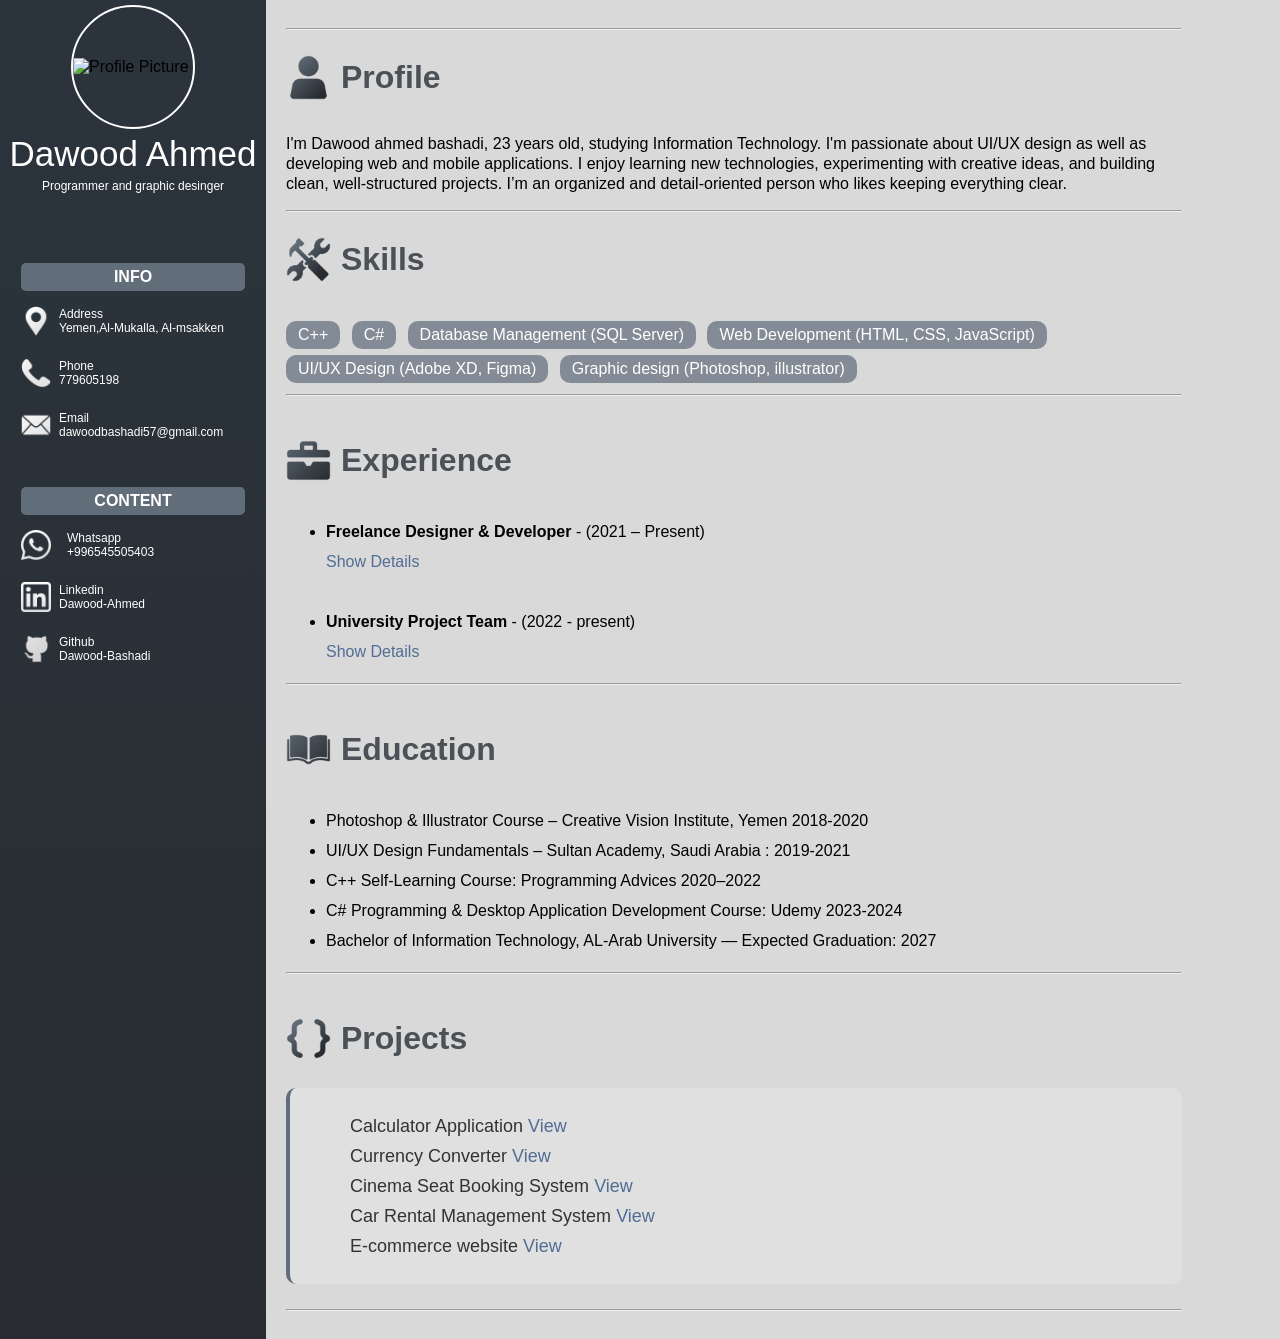
==== CV.html @ 5174dc8f "new project" ====
﻿<!DOCTYPE html>
<html lang="en">
<head>
    <meta charset="UTF-8">
    <link rel="stylesheet" href="CVc.css" type="text/css" />
    <title>Dawood Ahmed CV</title>
    <style>
    </style>
</head>
<body>
    <div class="mainContainer">
        <div class="leftPanel">

            <img src="Full Logo.png" alt="Profile Picture" class="ProfilePicture" />
            <span style="font-size:35px;">Dawood Ahmed</span>
            <span style="font-size:12px;">Programmer and graphic desinger</span>

            <br /><br /><br />

            <div class="section">

                <h2 class="infotitle">Info</h2>


                <div class="iconsleft">
                    <img src="icons/location.png" alt="location Icon" class="iconsize" />
                    <p>Address<br />Yemen,Al-Mukalla, Al-msakken</p>
                </div>

                <div class="iconsleft">
                    <img src="icons/phone.png" alt="phone Icon" class="iconsize" />
                    <p>Phone<br />779605198</p>
                </div>

                <div class="iconsleft">
                    <img src="icons/email.png" alt="Email Icon" class="iconsize" />
                    <p>Email<br /><a href="mailto:dawoodbashadi57@gmail.com">dawoodbashadi57@gmail.com</a></p>
                </div>

            </div>

            <div class="section">

                <h2 class="infotitle">Content</h2>


                <div class="iconsleft">
                    <img src="icons/whatsapp.png" alt="Whatsapp Icon" class="iconsize" />
                    <i class="ph ph-whatsapp-logo"></i>
                    <p>Whatsapp<br />+996545505403</p>
                </div>

                <div class="iconsleft">
                    <img src="icons/linkedin.png" alt="linkedin Icon" class="iconsize" />
                    <p>Linkedin<br /><a href="https://www.linkedin.com/in/dawood-ahmed-28b4bb332/">Dawood-Ahmed</a></p>
                </div>

                <div class="iconsleft">
                    <img src="icons/github.png" alt="Github Icon" class="iconsize" />
                    <p>Github<br /><a href="https://github.com/Dawood-Bashadi">Dawood-Bashadi</a></p>
                </div>


            </div>

        </div>

        <div class="rightPanel">
            <hr />
            <div class="iconsright">
                <img src="icons/profile.png" alt="profile Icon" class="iconsize" />
                <h1>Profile</h1>

            </div>
            <p>I'm Dawood ahmed bashadi, 23 years old, studying Information Technology. I'm passionate about UI/UX design as well as developing web and mobile applications. I enjoy learning new technologies, experimenting with creative ideas, and building clean, well-structured projects. I’m an organized and detail-oriented person who likes keeping everything clear.</p>
            <hr />

            <div class="section">
                <div class="iconsright">
                    <img src="icons/skills.png" alt="skills Icon" class="iconsize" />
                    <h1>Skills</h1>
                </div>
                <div class="skills">
                    <br />
                    <span>C++</span>
                    <span>C#</span>
                    <span>Database Management (SQL Server)</span>
                    <span>Web Development (HTML, CSS, JavaScript)</span>
                    <span>UI/UX Design (Adobe XD, Figma)</span>
                    <span>Graphic design (Photoshop, illustrator)</span>
                </div>
                <hr />
            </div>
            <div class="section">
                <div class="iconsright">
                    <img src="icons/experience.png" alt="Experience Icon" class="iconsize" />
                    <h1>Experience</h1>
                </div>
                <ul>
                    <li>
                        <strong>Freelance Designer & Developer </strong> - (2021 – Present)
                        <div>
                            <span class="showMore" onclick="toggleDetails('exp1')">Show Details</span>
                            <div id="exp1" class="hidden">
                                <ul>
                                    <li>Designed Graphic using Photoshop, illustrator.</li>
                                    <li>Designed user interfaces using figma.</li>
                                    <li>Developed sample websites and small applications using HTML, CSS, C++ and C#.</li>
                                    <li>Collaborated with clients to gather requirements and deliver tailored solutions.</li>
                                </ul>
                            </div>
                        </div>
                        <br />
                    </li>

                    <li>
                        <strong>University Project Team</strong> - (2022 - present)
                        <div>
                            <span class="showMore" onclick="toggleDetails('exp2')">Show Details</span>
                            <div id="exp2" class="hidden">
                                <ul>
                                    <li>Collaborated on developing a mini Student Management System using C# and SQL Server.</li>
                                    <li>Tested web applications for bugs and usability Designed the user interface and improved user experience.</li>
                                    <li>Assisted in analyzing requirements and organizing the database structure.</li>
                                </ul>
                            </div>
                        </div>
                    </li>
                </ul>
                <hr />
            </div>
            <div class="section">
                <div class="iconsright">
                    <img src="icons/education.png" alt="Education Icon" class="iconsize" />
                    <h1>Education</h1>
                </div>
                <ul>
                    <li>Photoshop & Illustrator Course – Creative Vision Institute, Yemen 2018-2020</li>
                    <li>UI/UX Design Fundamentals – Sultan Academy, Saudi Arabia : 2019-2021</li>
                    <li>C++ Self-Learning Course: Programming Advices 2020–2022</li>
                    <li>C# Programming & Desktop Application Development Course: Udemy 2023-2024</li>
                    <li>Bachelor of Information Technology, AL-Arab University — Expected Graduation: 2027</li>


                </ul>
                <hr />
            </div>

            <div class="section">
                <div class="iconsright">
                    <img src="icons/projects.png" alt="Education Icon" class="iconsize" />
                    <h1>Projects</h1>
                </div>
                <div class="project-highlight-box">
                    <ul class="projects">
                        <li>Calculator Application <a href="https://github.com/Dawood-Bashadi/Basic-Calculator">View</a></li>
                        <li>Currency Converter <a href="https://github.com/Dawood-Bashadi/Currency-Converter">View</a></li>
                        <li>Cinema Seat Booking System <a href="https://github.com/Dawood-Bashadi/Cinema-Seat-Booking-System-">View</a></li>
                        <li>Car Rental Management System <a href="https://github.com/Dawood-Bashadi/Car-Rental">View</a></li>
                        <li>E-commerce website <a href="https://github.com/Dawood-Bashadi/Mdar-ecommerce">View</a></li>
                    </ul>
                    </div>
                </div>
                <hr />
            </div>
    </div>
    <script>
        function toggleDetails(id) {
            var el = document.getElementById(id);
            if (el.classList.contains('hidden')) {
                el.classList.remove('hidden');
            } else {
                el.classList.add('hidden');
            }
        }
    </script>
</body>
</html>
---- CVc.css ----
﻿body {
    font-family: Arial, sans-serif;
    background: #d9d9d9;
    margin: 0;
    padding: 0;
}

.mainContainer {
    display: flex;
    max-width: 100%;
    margin: auto;
    flex-wrap: nowrap;
}

.leftPanel {
    width: 20%;
    background-color: #282c30;
    background: linear-gradient(#2b343d, #282c30);
    padding: 5px;
    display: flex;
    flex-direction: column;
    align-items: center;
    align-content: center;
    flex-shrink: 0;
    min-width: 250px;
    gap: 5px;
}

    .rightPanel {
        width: 70%;
        padding: 20px;
        flex-shrink: 0;
        min-width: 400px;
    }


    .rightPanel p {
        line-height: 20px;
    }

    .rightPanel h1 {
        color: #4b5157;
    }

    .rightPanel li {
        line-height: 30px;
    }


h1, h2 {
    color: #333;
}

.leftPanel h1, .leftPanel h2, .leftPanel p, .leftPanel span, a {
    color: #fff;
    text-decoration: none;
}

.leftPanel h2 {
    font-size: 16px;
    text-align: center;
    font-weight: bold;
    margin: 6px 0 4px 0;
    text-transform: uppercase;
}

.leftPanel p {
    font-size: 12px;
    text-align: left;
}

.leftPanel span {
    font-size: 20px;
}


.ProfilePicture {
    width: 120px;
    height: 120px;
    border-radius: 50%;
    align-content: center;
    object-position: 50% 50%;
    border: solid 2px;
    border-color: white;
}

.iconsleft {
    display: flex;
    align-items: center;
    gap: 8px;
}

    .iconsleft .iconsize {
        width: 30px;
        height: 30px;
    }


.iconsright {
    display: flex;
    align-items: center;
    margin-right: 10px;
    text-indent: 10px;
}

    .iconsright .iconsize {
        width: 45px;
        height: 45px;
    }

.section {
    margin-bottom: 25px;
}

.skills span {
    color: white;
    display: inline-block;
    background: #838C96; 
    margin: 3px 7px 3px 0;
    padding: 5px 12px;
    border-radius: 10px;
}

.infotitle {
    background: #616D79;
    margin: 3px 7px 3px 0;
    padding: 5px 12px;
    border-radius: 5px;
    text-align: center;
    width: 200px;
    align-self: center;
}

.project-highlight-box {
    border-left: 4px solid #616D79;
    background-color: #e0e0e0;
    padding: 5px 15px 5px 20px;
    margin: 10px 0;
    border-radius: 10px;
}

.projects {
    background: transparent;
    font-size: 18px;
    list-style: none;
    text-align: left;
    gap: 15px;
    color: #333;
}

.showMore , .projects a{
    color: #516d94;
    cursor: pointer;
    text-decoration: none;
}

.hidden {
    display: none;
}
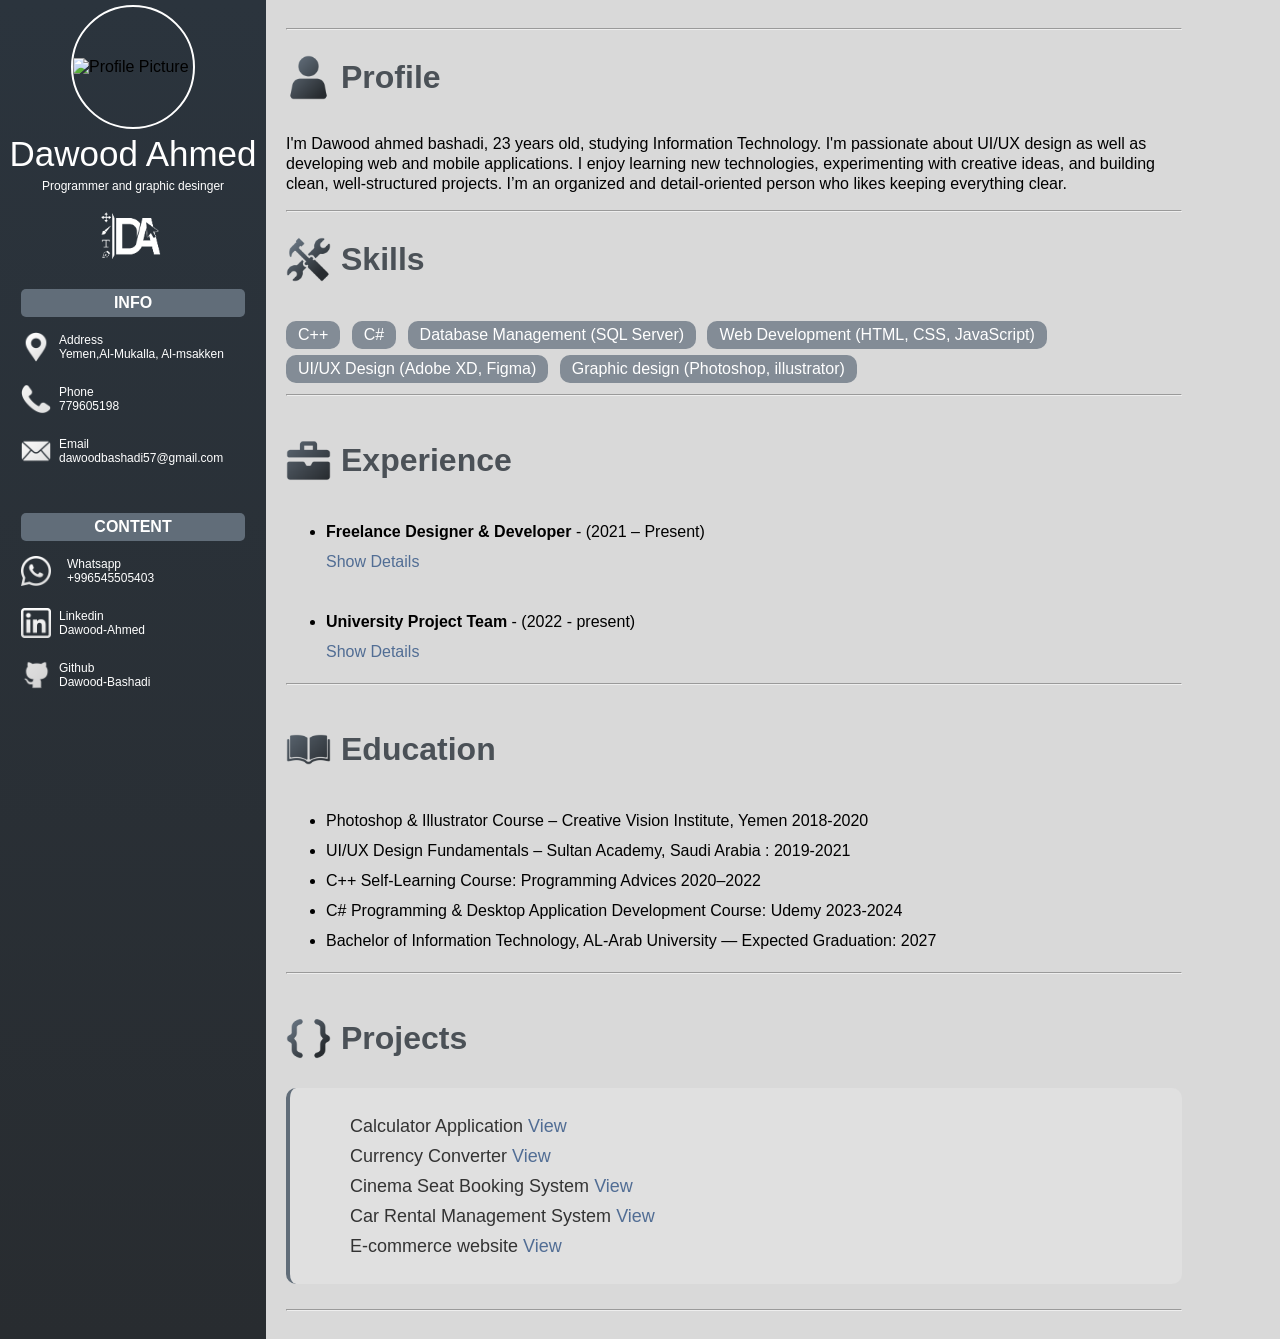
==== commit 5e9a5b4b: "Update Cv" ====
--- a/CV.html
+++ b/CV.html
@@ -12,10 +12,11 @@
         <div class="leftPanel">
 
             <img src="Full Logo.png" alt="Profile Picture" class="ProfilePicture" />
+            
             <span style="font-size:35px;">Dawood Ahmed</span>
             <span style="font-size:12px;">Programmer and graphic desinger</span>
 
-            <br /><br /><br />
+            <img src="icons/Logo white.png" class="Logo" />
 
             <div class="section">
 
@@ -59,7 +60,6 @@
                     <img src="icons/github.png" alt="Github Icon" class="iconsize" />
                     <p>Github<br /><a href="https://github.com/Dawood-Bashadi">Dawood-Bashadi</a></p>
                 </div>
-
 
             </div>
 
--- a/CVc.css
+++ b/CVc.css
@@ -84,6 +84,13 @@
     border-color: white;
 }
 
+.Logo {
+    width: 80px;
+    height: 80px;
+    align-content: center;
+    object-position: 50% 50%;
+}
+
 .iconsleft {
     display: flex;
     align-items: center;
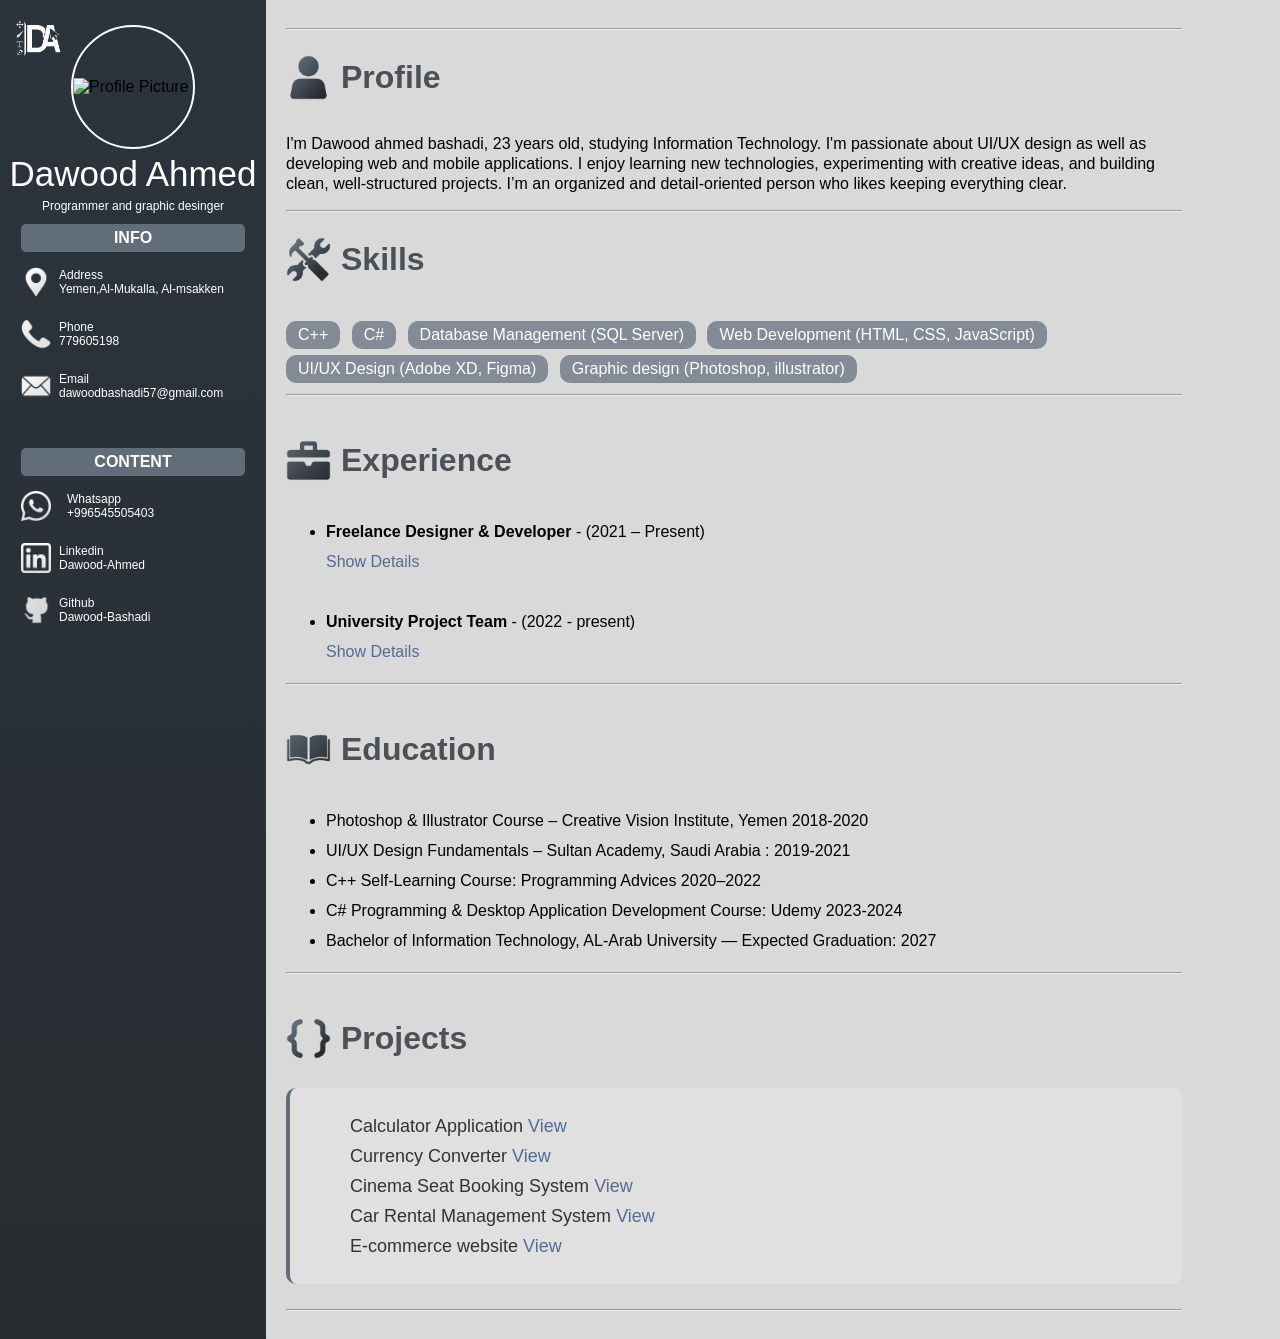
==== commit f968a8fc: "Update Cv" ====
--- a/CV.html
+++ b/CV.html
@@ -12,11 +12,9 @@
         <div class="leftPanel">
 
             <img src="Full Logo.png" alt="Profile Picture" class="ProfilePicture" />
-            
+            <img src="icons/Logo white.png" class="Logo" />
             <span style="font-size:35px;">Dawood Ahmed</span>
             <span style="font-size:12px;">Programmer and graphic desinger</span>
-
-            <img src="icons/Logo white.png" class="Logo" />
 
             <div class="section">
 
--- a/CVc.css
+++ b/CVc.css
@@ -19,6 +19,7 @@
     padding: 5px;
     display: flex;
     flex-direction: column;
+    position: relative;
     align-items: center;
     align-content: center;
     flex-shrink: 0;
@@ -77,6 +78,7 @@
 .ProfilePicture {
     width: 120px;
     height: 120px;
+    margin-top: 20px;
     border-radius: 50%;
     align-content: center;
     object-position: 50% 50%;
@@ -85,10 +87,12 @@
 }
 
 .Logo {
-    width: 80px;
-    height: 80px;
-    align-content: center;
-    object-position: 50% 50%;
+   position: absolute; 
+    top: 10px;         
+    left: 10px;        
+    width: 60px;      
+    height: auto;       
+    z-index: 10;
 }
 
 .iconsleft {
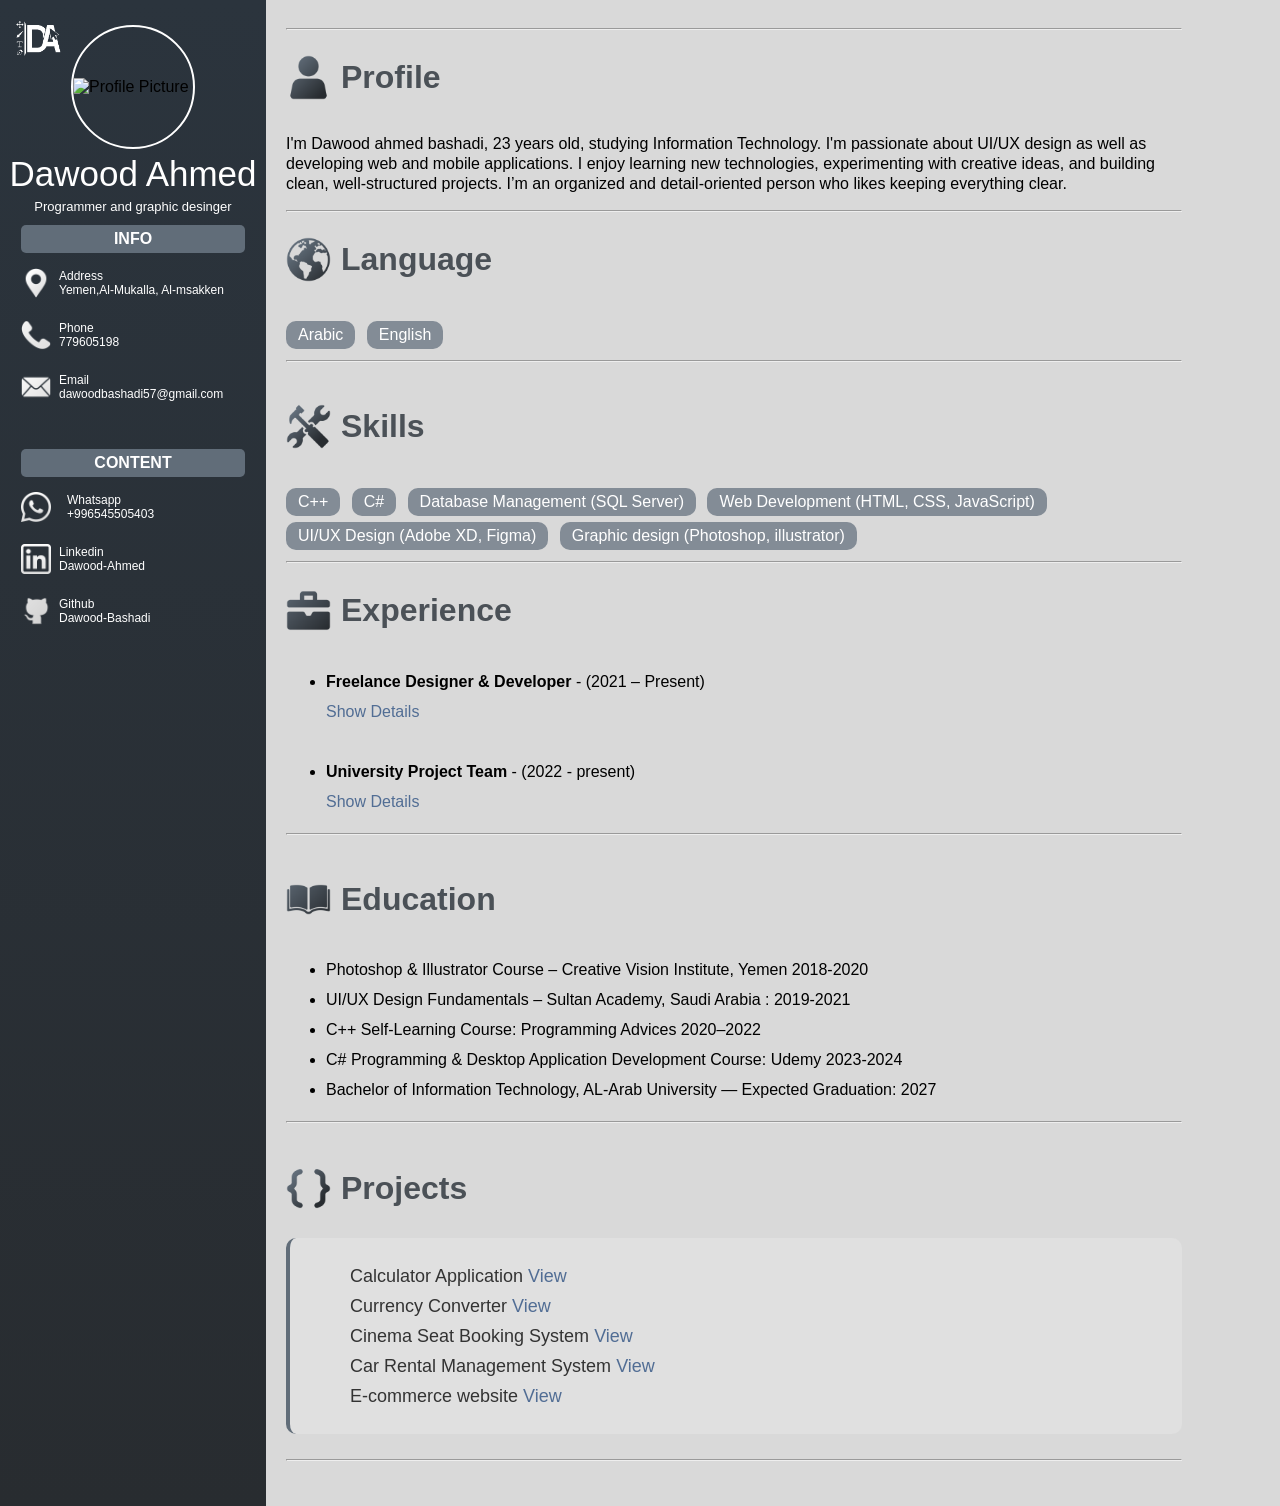
==== commit 9b3cdef9: "add language" ====
--- a/CV.html
+++ b/CV.html
@@ -13,8 +13,8 @@
 
             <img src="Full Logo.png" alt="Profile Picture" class="ProfilePicture" />
             <img src="icons/Logo white.png" class="Logo" />
-            <span style="font-size:35px;">Dawood Ahmed</span>
-            <span style="font-size:12px;">Programmer and graphic desinger</span>
+            <span class="name">Dawood Ahmed</span>
+            <span class="descripe">Programmer and graphic desinger</span>
 
             <div class="section">
 
@@ -72,13 +72,28 @@
             </div>
             <p>I'm Dawood ahmed bashadi, 23 years old, studying Information Technology. I'm passionate about UI/UX design as well as developing web and mobile applications. I enjoy learning new technologies, experimenting with creative ideas, and building clean, well-structured projects. I’m an organized and detail-oriented person who likes keeping everything clear.</p>
             <hr />
+            
+            <div class="section">
+                <div class="iconsright">
+                    <img src="icons/globe.png" alt="globe Icon" class="iconsize" />
+                    <h1>Language</h1>
+                </div>
+
+                <div class="rounded">
+                    <br />
+                    <span>Arabic</span>
+                    <span>English</span>
+                </div>
+                <hr />
+
+            </div>
 
             <div class="section">
                 <div class="iconsright">
                     <img src="icons/skills.png" alt="skills Icon" class="iconsize" />
                     <h1>Skills</h1>
                 </div>
-                <div class="skills">
+                <div class="rounded">
                     <br />
                     <span>C++</span>
                     <span>C#</span>
@@ -88,7 +103,7 @@
                     <span>Graphic design (Photoshop, illustrator)</span>
                 </div>
                 <hr />
-            </div>
+
             <div class="section">
                 <div class="iconsright">
                     <img src="icons/experience.png" alt="Experience Icon" class="iconsize" />
--- a/CVc.css
+++ b/CVc.css
@@ -65,7 +65,7 @@
     text-transform: uppercase;
 }
 
-.leftPanel p {
+.leftPanel p{
     font-size: 12px;
     text-align: left;
 }
@@ -91,8 +91,16 @@
     top: 10px;         
     left: 10px;        
     width: 60px;      
-    height: auto;       
+    height: 60px;       
     z-index: 10;
+}
+
+.leftPanel .name{
+    font-size: 35px;
+}
+
+.leftPanel .descripe{
+    font-size: 13px;
 }
 
 .iconsleft {
@@ -123,7 +131,7 @@
     margin-bottom: 25px;
 }
 
-.skills span {
+.rounded span {
     color: white;
     display: inline-block;
     background: #838C96; 
